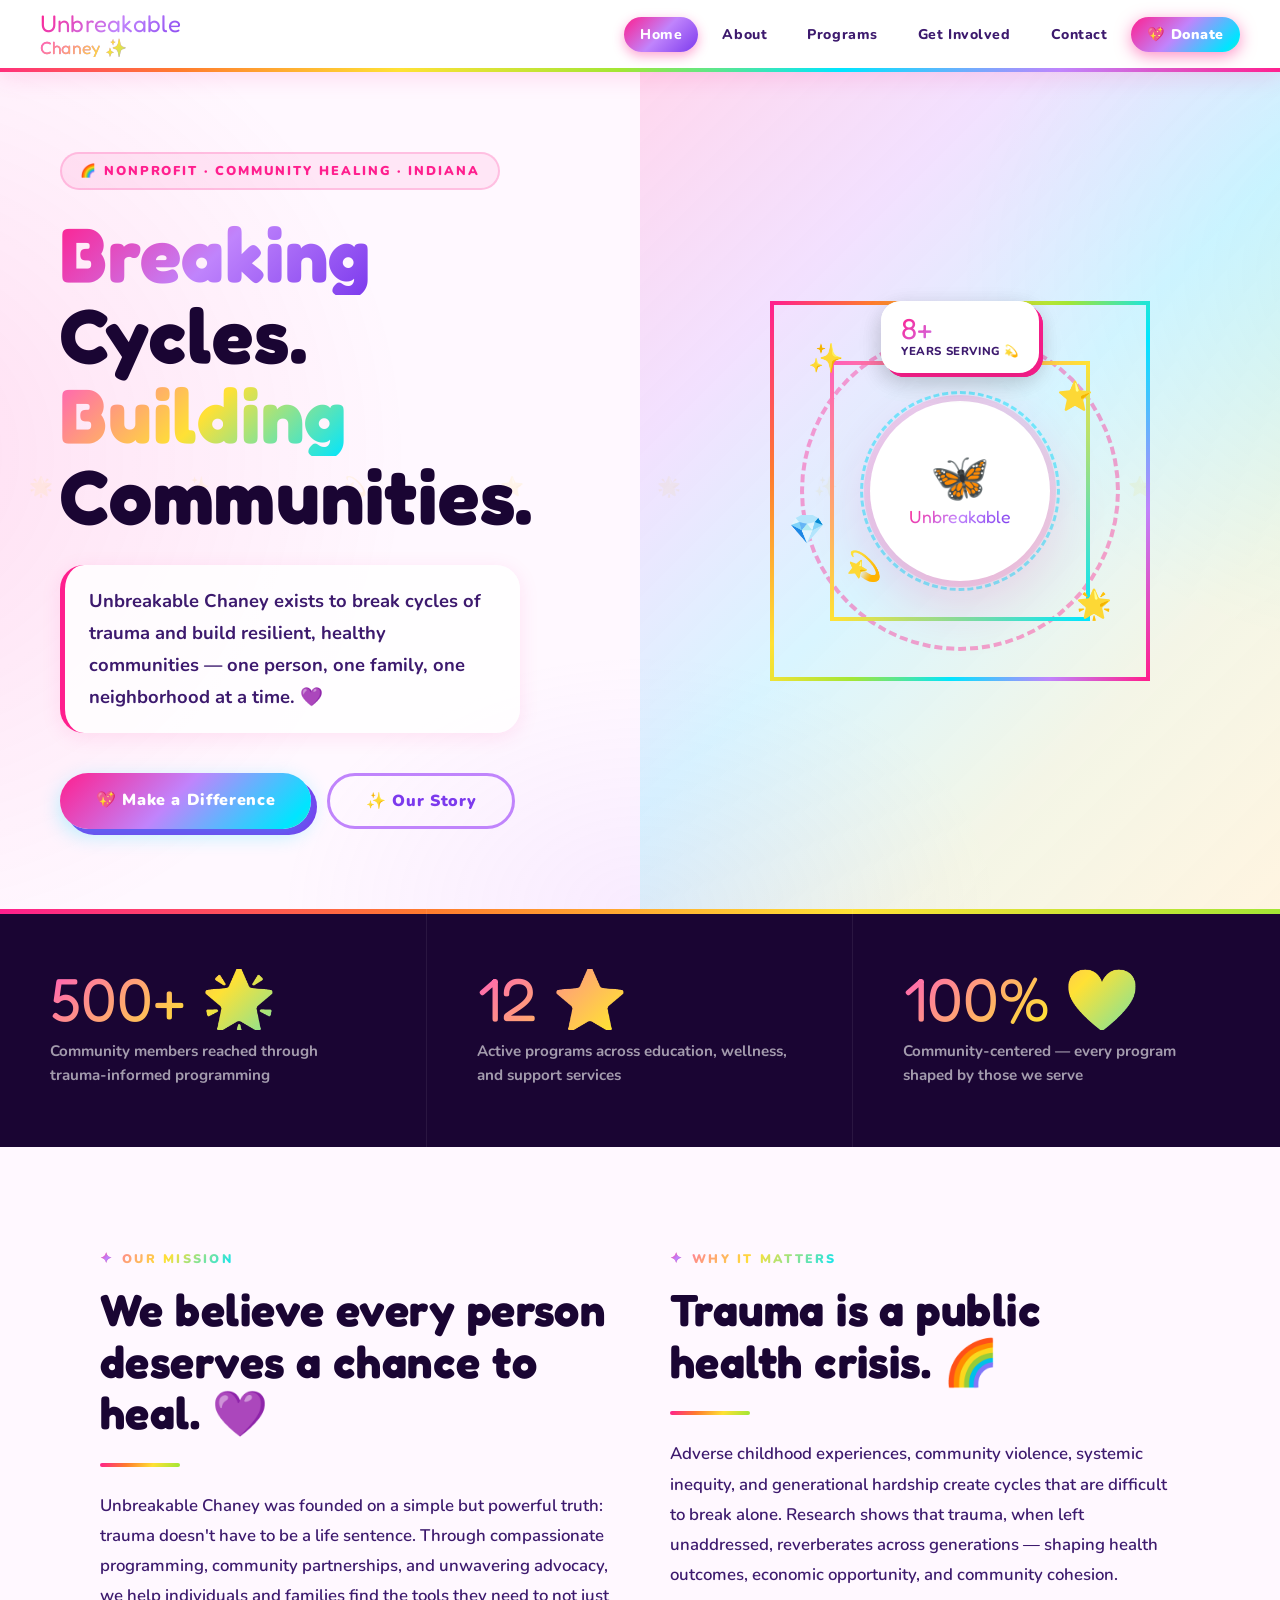
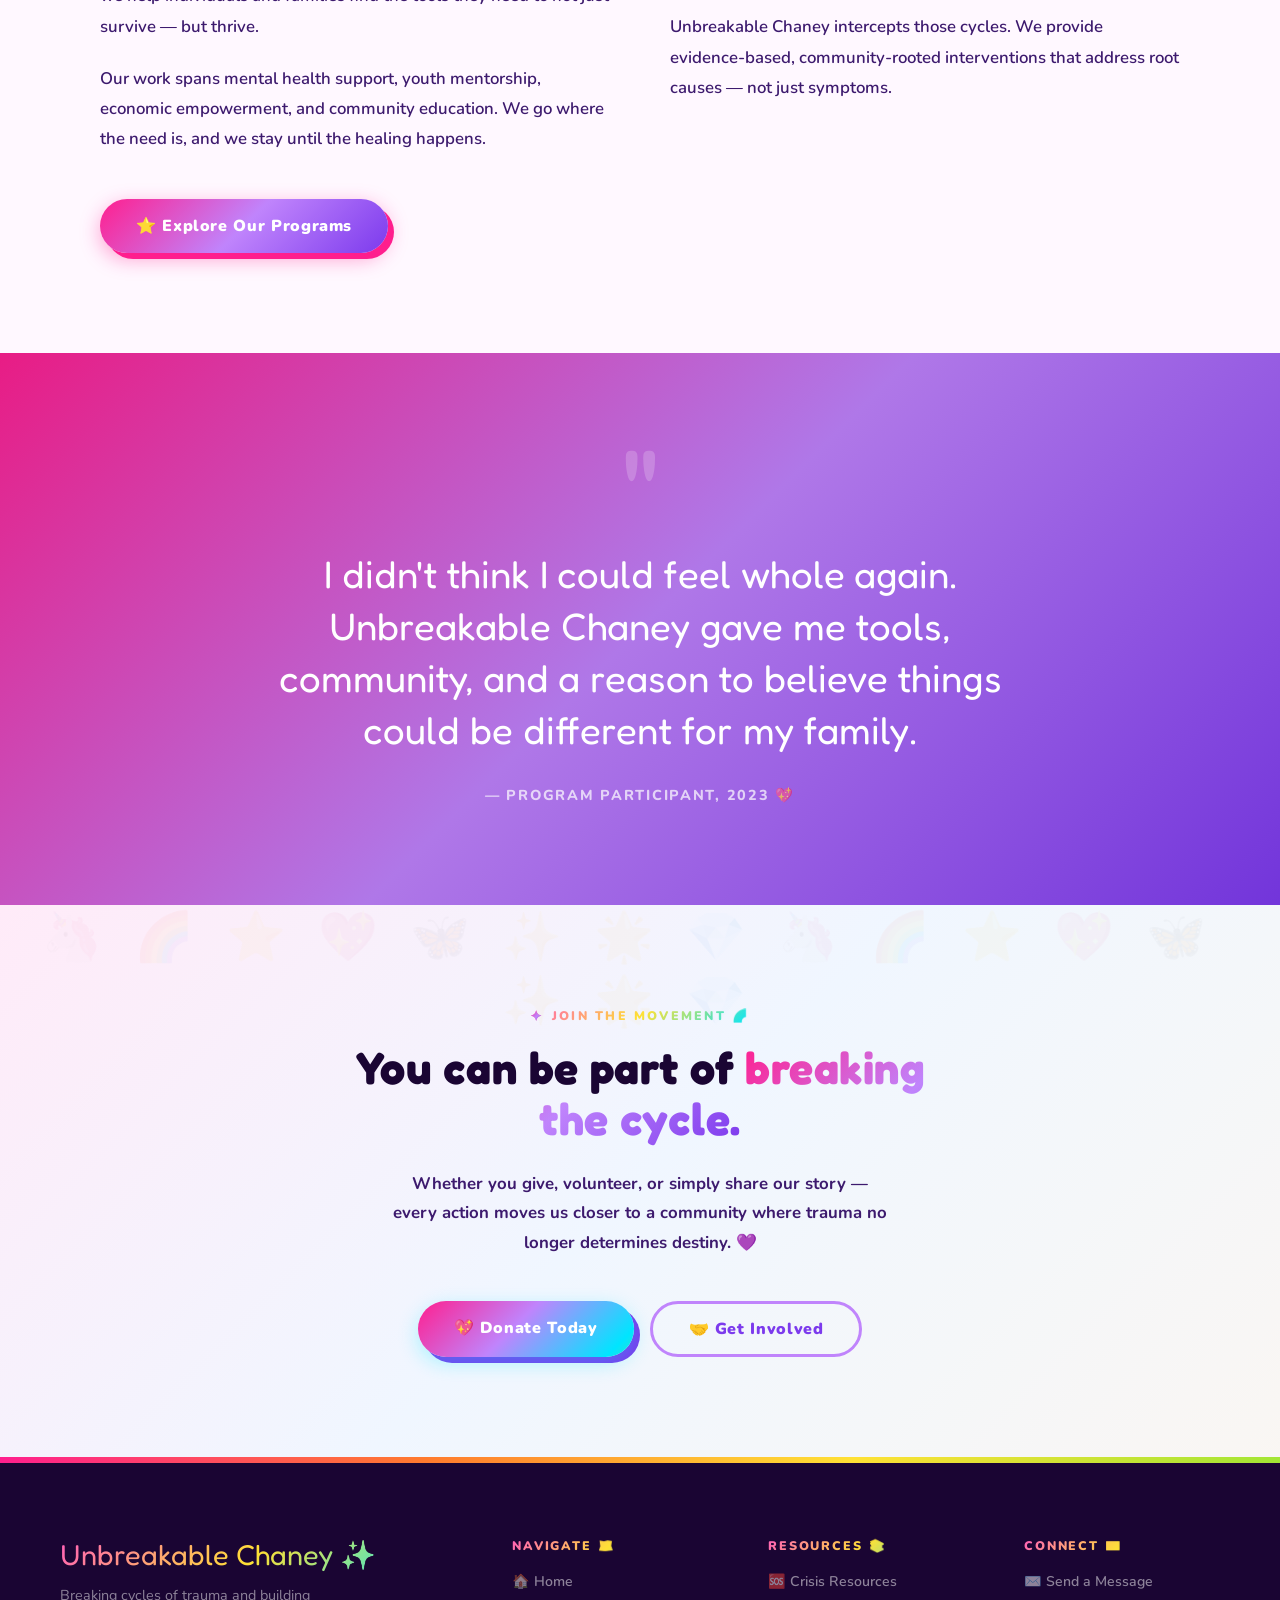
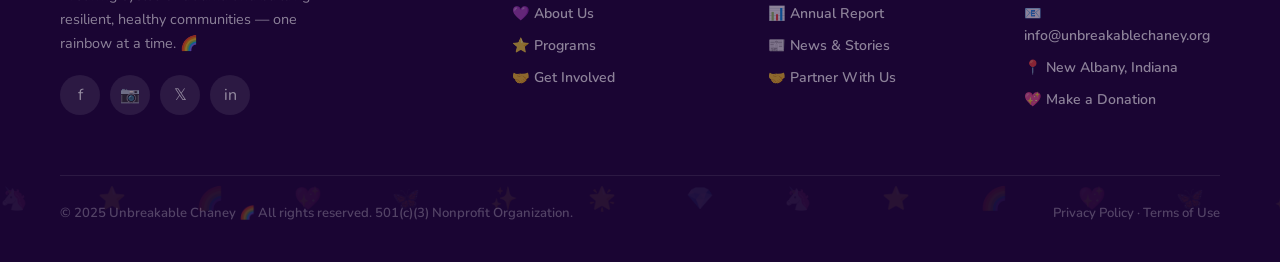
==== index.html @ c5570bb9 "Initial commit" ====
<!DOCTYPE html>
<html lang="en">
<head>
  <meta charset="UTF-8">
  <meta name="viewport" content="width=device-width, initial-scale=1.0">
  <title>Unbreakable Chaney ✨ — Breaking Cycles. Building Communities.</title>
  <link rel="preconnect" href="https://fonts.googleapis.com">
  <link href="https://fonts.googleapis.com/css2?family=Fredoka+One&family=Nunito:wght@400;600;700;800;900&display=swap" rel="stylesheet">
  <link rel="stylesheet" href="css/styles.css">
</head>
<body>

  <!-- ============================================================  HERO  -->
  <section class="hero">
    <div class="star-field"></div>

    <div class="hero-left">
      <p class="hero-eyebrow fade-up">🌈 Nonprofit · Community Healing · Indiana</p>

      <h1 class="hero-title fade-up delay-1">
        <span class="grad-word">Breaking</span><br>
        Cycles.<br>
        <span class="grad-word2">Building</span><br>
        Communities.
      </h1>

      <p class="hero-mission fade-up delay-2">
        Unbreakable Chaney exists to break cycles of trauma and build resilient, healthy communities — one person, one family, one neighborhood at a time. 💜
      </p>

      <div class="hero-ctas fade-up delay-3">
        <a href="donate.html" class="btn-rainbow">💖 Make a Difference</a>
        <a href="about.html" class="btn-outline">✨ Our Story</a>
      </div>
    </div>

    <div class="hero-right">
      <div class="hero-graphic">
        <div class="ring-container">
          <div class="ring"></div>
          <div class="ring"></div>
          <div class="ring"></div>
          <div class="ring"></div>
          <div class="hero-center-badge">
            <div class="badge-emoji">🦋</div>
            <div class="badge-word">Unbreakable</div>
          </div>
        </div>

        <!-- Floating stat stickers -->
        <div class="stat-sticker">
          <div class="snum">500+</div>
          <div class="slabel">Lives Touched ⭐</div>
        </div>
        <div class="stat-sticker">
          <div class="snum">8+</div>
          <div class="slabel">Years Serving 💫</div>
        </div>

        <!-- Scattered sparkles -->
        <span class="sparkle" style="top:10%;left:10%;animation-delay:0s">✨</span>
        <span class="sparkle" style="top:20%;right:15%;animation-delay:-1.5s">⭐</span>
        <span class="sparkle" style="bottom:25%;left:20%;animation-delay:-3s">💫</span>
        <span class="sparkle" style="bottom:15%;right:10%;animation-delay:-0.8s">🌟</span>
        <span class="sparkle" style="top:55%;left:5%;animation-delay:-2s">💎</span>
      </div>
    </div>
  </section>


  <!-- ============================================================  IMPACT STRIP  -->
  <div class="impact-strip">
    <div class="impact-item">
      <div class="impact-num">500+ 🌟</div>
      <div class="impact-label">Community members reached through trauma-informed programming</div>
    </div>
    <div class="impact-item">
      <div class="impact-num">12 ⭐</div>
      <div class="impact-label">Active programs across education, wellness, and support services</div>
    </div>
    <div class="impact-item">
      <div class="impact-num">100% 💜</div>
      <div class="impact-label">Community-centered — every program shaped by those we serve</div>
    </div>
  </div>


  <!-- ============================================================  MISSION TWO-COL  -->
  <div class="two-col">
    <div>
      <p class="section-tag">Our Mission</p>
      <h2 class="section-title">We believe every person deserves a chance to heal. 💜</h2>
      <div class="rainbow-divider"></div>
      <p class="section-body">
        Unbreakable Chaney was founded on a simple but powerful truth: trauma doesn't have to be a life sentence. Through compassionate programming, community partnerships, and unwavering advocacy, we help individuals and families find the tools they need to not just survive — but thrive.
      </p>
      <br>
      <p class="section-body">
        Our work spans mental health support, youth mentorship, economic empowerment, and community education. We go where the need is, and we stay until the healing happens.
      </p>
      <br><br>
      <a href="programs.html" class="btn-primary">⭐ Explore Our Programs</a>
    </div>
    <div>
      <p class="section-tag">Why It Matters</p>
      <h2 class="section-title">Trauma is a public health crisis. 🌈</h2>
      <div class="rainbow-divider"></div>
      <p class="section-body">
        Adverse childhood experiences, community violence, systemic inequity, and generational hardship create cycles that are difficult to break alone. Research shows that trauma, when left unaddressed, reverberates across generations — shaping health outcomes, economic opportunity, and community cohesion.
      </p>
      <br>
      <p class="section-body">
        Unbreakable Chaney intercepts those cycles. We provide evidence-based, community-rooted interventions that address root causes — not just symptoms.
      </p>
    </div>
  </div>


  <!-- ============================================================  TESTIMONIAL  -->
  <div class="testimonial-section">
    <span class="testimonial-mark">"</span>
    <p class="testimonial-quote">
      I didn't think I could feel whole again. Unbreakable Chaney gave me tools, community, and a reason to believe things could be different for my family.
    </p>
    <p class="testimonial-author">— Program Participant, 2023 💖</p>
  </div>


  <!-- ============================================================  CTA BANNER  -->
  <div style="background: linear-gradient(135deg, rgba(255,31,142,0.06), rgba(0,229,255,0.06), rgba(163,230,53,0.06)); padding: 100px 60px; text-align: center; position: relative; overflow: hidden;">
    <div style="position:absolute;inset:0;pointer-events:none;opacity:0.04;font-size:3rem;line-height:4rem;overflow:hidden;letter-spacing:2rem;">🦄🌈⭐💖🦋✨🌟💎🦄🌈⭐💖🦋✨🌟💎</div>

    <p class="section-tag" style="justify-content:center;">Join The Movement 🌈</p>
    <h2 class="section-title" style="max-width:640px;margin:0 auto 24px;">
      You can be part of <span style="background:var(--grad-pink);-webkit-background-clip:text;-webkit-text-fill-color:transparent;background-clip:text;">breaking the cycle.</span>
    </h2>
    <p style="max-width:500px;margin:0 auto 44px;font-size:1.05rem;line-height:1.75;color:var(--ink-soft);font-weight:700;">
      Whether you give, volunteer, or simply share our story — every action moves us closer to a community where trauma no longer determines destiny. 💜
    </p>
    <div style="display:flex;gap:16px;justify-content:center;flex-wrap:wrap;">
      <a href="donate.html" class="btn-rainbow">💖 Donate Today</a>
      <a href="involved.html" class="btn-outline">🤝 Get Involved</a>
    </div>
  </div>

  <script src="js/nav.js"></script>
</body>
</html>
---- css/styles.css ----
/* ============================================================
   UNBREAKABLE CHANEY — Lisa Frank Edition
   Maximalist rainbow joy meets community healing
   ============================================================ */

@import url('https://fonts.googleapis.com/css2?family=Fredoka+One&family=Nunito:wght@400;600;700;800;900&display=swap');

/* ---- TOKENS ---- */
:root {
  --magenta:    #FF1F8E;
  --hot-pink:   #FF5EBA;
  --lavender:   #C084FC;
  --violet:     #7C3AED;
  --cyan:       #00E5FF;
  --sky:        #38BDF8;
  --lime:       #A3E635;
  --yellow:     #FFE135;
  --orange:     #FF7B2E;
  --mint:       #6EE7B7;
  --white:      #FFFFFF;
  --off-white:  #FFF8FF;
  --ink:        #1A0533;
  --ink-soft:   #3D1A6E;

  --grad-rainbow: linear-gradient(135deg, #FF1F8E, #C084FC, #00E5FF, #A3E635, #FFE135);
  --grad-pink:    linear-gradient(135deg, #FF1F8E 0%, #C084FC 50%, #7C3AED 100%);
  --grad-candy:   linear-gradient(135deg, #FF5EBA 0%, #FFE135 50%, #00E5FF 100%);
  --grad-sunset:  linear-gradient(135deg, #FF7B2E 0%, #FF1F8E 50%, #7C3AED 100%);
  --grad-holo:    linear-gradient(120deg, #FF1F8E, #FF7B2E, #FFE135, #A3E635, #00E5FF, #C084FC, #FF1F8E);
  --shadow-pop:   6px 6px 0px var(--violet);
  --shadow-pink:  6px 6px 0px var(--magenta);
  --shadow-cyan:  6px 6px 0px var(--cyan);
  --radius-xl:    24px;
  --radius-pill:  999px;
}

/* ---- RESET ---- */
*, *::before, *::after { box-sizing: border-box; margin: 0; padding: 0; }
html { scroll-behavior: smooth; }

body {
  font-family: 'Nunito', sans-serif;
  background: var(--off-white);
  color: var(--ink);
  overflow-x: hidden;
  cursor: url("data:image/svg+xml,%3Csvg xmlns='http://www.w3.org/2000/svg' width='24' height='24' viewBox='0 0 24 24'%3E%3Ctext y='20' font-size='20'%3E⭐%3C/text%3E%3C/svg%3E") 12 12, auto;
}

/* ---- HOLOGRAPHIC SHIMMER TEXTURE ---- */
body::before {
  content: '';
  position: fixed;
  inset: 0;
  background: repeating-linear-gradient(
    45deg,
    transparent,
    transparent 40px,
    rgba(255,255,255,0.03) 40px,
    rgba(255,255,255,0.03) 80px
  );
  pointer-events: none;
  z-index: 0;
}

/* ---- FLOATING STAR DECORATIONS (CSS only) ---- */
.star-field {
  position: absolute;
  inset: 0;
  overflow: hidden;
  pointer-events: none;
  z-index: 0;
}
.star-field::before, .star-field::after {
  content: '⭐ 🌟 ✨ 💫 ⭐ 🌟 ✨ 💫 ⭐ 🌟';
  position: absolute;
  font-size: 1.2rem;
  top: 0; left: -10%;
  width: 120%;
  letter-spacing: 3rem;
  line-height: 4rem;
  opacity: 0.15;
  animation: drift 20s linear infinite;
  white-space: nowrap;
}
.star-field::after {
  top: 50%;
  animation-delay: -10s;
  animation-duration: 25s;
  opacity: 0.1;
  letter-spacing: 4rem;
}
@keyframes drift {
  from { transform: translateX(0); }
  to   { transform: translateX(-50%); }
}

/* ============================================================
   NAVIGATION
   ============================================================ */
nav {
  position: fixed;
  top: 0; left: 0; right: 0;
  z-index: 1000;
  display: flex;
  align-items: center;
  justify-content: space-between;
  padding: 0 40px;
  height: 72px;
  background: var(--white);
  border-bottom: 4px solid transparent;
  border-image: var(--grad-holo) 1;
  box-shadow: 0 4px 24px rgba(255, 31, 142, 0.15);
}

.nav-logo {
  font-family: 'Fredoka One', cursive;
  font-size: 1.5rem;
  text-decoration: none;
  background: var(--grad-pink);
  -webkit-background-clip: text;
  -webkit-text-fill-color: transparent;
  background-clip: text;
  letter-spacing: 0.01em;
  line-height: 1.1;
  display: flex;
  flex-direction: column;
}
.nav-logo .logo-line2 {
  font-size: 1.1rem;
  background: var(--grad-candy);
  -webkit-background-clip: text;
  -webkit-text-fill-color: transparent;
  background-clip: text;
}

.nav-links {
  display: flex;
  gap: 8px;
  list-style: none;
  align-items: center;
}
.nav-links a {
  text-decoration: none;
  color: var(--ink-soft);
  font-size: 0.88rem;
  font-weight: 800;
  letter-spacing: 0.04em;
  padding: 8px 16px;
  border-radius: var(--radius-pill);
  transition: all 0.2s;
  position: relative;
}
.nav-links a:hover {
  background: linear-gradient(135deg, rgba(255,31,142,0.12), rgba(192,132,252,0.12));
  color: var(--magenta);
  transform: translateY(-2px);
}
.nav-links a.active-link {
  background: var(--grad-pink);
  color: white;
  box-shadow: 0 4px 12px rgba(255,31,142,0.4);
}

.nav-donate-btn {
  background: var(--grad-rainbow) !important;
  background-size: 200% !important;
  color: white !important;
  font-weight: 900 !important;
  animation: rainbow-shift 3s linear infinite !important;
  box-shadow: 0 4px 16px rgba(255,31,142,0.5) !important;
}
.nav-donate-btn:hover {
  transform: translateY(-3px) scale(1.05) !important;
  box-shadow: 0 8px 24px rgba(255,31,142,0.6) !important;
}
@keyframes rainbow-shift {
  0%   { background-position: 0% 50%; }
  50%  { background-position: 100% 50%; }
  100% { background-position: 0% 50%; }
}

/* ============================================================
   FOOTER
   ============================================================ */
footer {
  background: var(--ink);
  color: white;
  padding: 80px 60px 40px;
  position: relative;
  overflow: hidden;
}
footer::before {
  content: '';
  position: absolute;
  top: 0; left: 0; right: 0;
  height: 6px;
  background: var(--grad-holo);
  background-size: 200%;
  animation: rainbow-shift 4s linear infinite;
}
footer::after {
  content: '🦄 ⭐ 🌈 💖 🦋 ✨ 🌟 💎 🦄 ⭐ 🌈 💖 🦋 ✨ 🌟 💎 🦄 ⭐ 🌈 💖';
  position: absolute;
  bottom: 48px; left: 0;
  font-size: 1.4rem;
  opacity: 0.06;
  letter-spacing: 2rem;
  white-space: nowrap;
}

.footer-grid {
  display: grid;
  grid-template-columns: 2fr 1fr 1fr 1fr;
  gap: 60px;
  margin-bottom: 60px;
}
.footer-brand {
  font-family: 'Fredoka One', cursive;
  font-size: 1.8rem;
  margin-bottom: 12px;
  background: var(--grad-candy);
  -webkit-background-clip: text;
  -webkit-text-fill-color: transparent;
  background-clip: text;
}
.footer-tagline {
  font-size: 0.9rem;
  line-height: 1.65;
  color: rgba(255,255,255,0.5);
  max-width: 280px;
}
.footer-col-title {
  font-size: 0.78rem;
  letter-spacing: 0.15em;
  text-transform: uppercase;
  font-weight: 900;
  margin-bottom: 16px;
  background: var(--grad-candy);
  -webkit-background-clip: text;
  -webkit-text-fill-color: transparent;
  background-clip: text;
}
.footer-links { list-style: none; display: flex; flex-direction: column; gap: 10px; }
.footer-links a {
  color: rgba(255,255,255,0.5);
  text-decoration: none;
  font-size: 0.88rem;
  font-weight: 600;
  transition: color 0.2s;
}
.footer-links a:hover { color: var(--hot-pink); }
.footer-bottom {
  display: flex;
  justify-content: space-between;
  align-items: center;
  border-top: 1px solid rgba(255,255,255,0.08);
  padding-top: 28px;
  font-size: 0.82rem;
  color: rgba(255,255,255,0.25);
  font-weight: 600;
}
.footer-social { display: flex; gap: 10px; margin-top: 20px; }
.social-btn {
  width: 40px; height: 40px;
  border-radius: 50%;
  display: flex;
  align-items: center;
  justify-content: center;
  font-size: 1rem;
  text-decoration: none;
  background: rgba(255,255,255,0.08);
  color: rgba(255,255,255,0.5);
  transition: all 0.2s;
  border: 2px solid transparent;
}
.social-btn:hover {
  background: var(--grad-pink);
  color: white;
  transform: translateY(-3px) rotate(10deg);
  border-color: var(--hot-pink);
}

/* ============================================================
   SHARED COMPONENTS
   ============================================================ */

/* Buttons */
.btn-primary {
  display: inline-block;
  background: var(--grad-pink);
  color: white;
  padding: 16px 36px;
  border: none;
  border-radius: var(--radius-pill);
  font-family: 'Nunito', sans-serif;
  font-size: 1rem;
  font-weight: 900;
  letter-spacing: 0.04em;
  cursor: pointer;
  transition: all 0.25s;
  text-decoration: none;
  box-shadow: 0 6px 20px rgba(255,31,142,0.4), var(--shadow-pink);
  position: relative;
}
.btn-primary:hover {
  transform: translateY(-4px) scale(1.04);
  box-shadow: 0 12px 32px rgba(255,31,142,0.5), var(--shadow-pink);
}

.btn-outline {
  display: inline-block;
  background: transparent;
  color: var(--violet);
  padding: 14px 36px;
  border: 3px solid var(--lavender);
  border-radius: var(--radius-pill);
  font-family: 'Nunito', sans-serif;
  font-size: 1rem;
  font-weight: 900;
  letter-spacing: 0.04em;
  cursor: pointer;
  transition: all 0.25s;
  text-decoration: none;
}
.btn-outline:hover {
  background: var(--grad-pink);
  border-color: transparent;
  color: white;
  transform: translateY(-4px);
  box-shadow: 0 10px 28px rgba(255,31,142,0.35);
}

.btn-rainbow {
  display: inline-block;
  background: var(--grad-rainbow);
  background-size: 200%;
  color: white;
  padding: 16px 36px;
  border: none;
  border-radius: var(--radius-pill);
  font-family: 'Nunito', sans-serif;
  font-size: 1rem;
  font-weight: 900;
  letter-spacing: 0.04em;
  cursor: pointer;
  animation: rainbow-shift 3s linear infinite;
  transition: transform 0.25s, box-shadow 0.25s;
  text-decoration: none;
  box-shadow: 0 6px 20px rgba(0,229,255,0.3), 6px 6px 0px var(--violet);
}
.btn-rainbow:hover {
  transform: translateY(-4px) scale(1.04);
  box-shadow: 0 12px 32px rgba(0,229,255,0.5), 6px 6px 0px var(--violet);
}

/* Section Labels */
.section-tag {
  display: inline-flex;
  align-items: center;
  gap: 8px;
  font-size: 0.78rem;
  font-weight: 900;
  letter-spacing: 0.18em;
  text-transform: uppercase;
  background: var(--grad-candy);
  -webkit-background-clip: text;
  -webkit-text-fill-color: transparent;
  background-clip: text;
  margin-bottom: 16px;
}
.section-tag::before {
  content: '✦';
  font-size: 0.9rem;
  background: var(--grad-pink);
  -webkit-background-clip: text;
  -webkit-text-fill-color: transparent;
  background-clip: text;
}

.section-title {
  font-family: 'Fredoka One', cursive;
  font-size: clamp(2rem, 3.5vw, 3rem);
  line-height: 1.15;
  letter-spacing: 0.01em;
  color: var(--ink);
  margin-bottom: 20px;
}

.section-body {
  font-size: 1.05rem;
  line-height: 1.8;
  color: var(--ink-soft);
  font-weight: 600;
}

/* Rainbow Divider */
.rainbow-divider {
  height: 4px;
  background: var(--grad-holo);
  background-size: 200%;
  animation: rainbow-shift 3s linear infinite;
  border-radius: 99px;
  width: 80px;
  margin: 24px 0;
}

/* Holographic card base */
.holo-card {
  background: white;
  border-radius: var(--radius-xl);
  border: 3px solid transparent;
  background-clip: padding-box;
  position: relative;
  transition: transform 0.25s, box-shadow 0.25s;
}
.holo-card::before {
  content: '';
  position: absolute;
  inset: -3px;
  border-radius: calc(var(--radius-xl) + 3px);
  background: var(--grad-holo);
  background-size: 200%;
  animation: rainbow-shift 4s linear infinite;
  z-index: -1;
}
.holo-card:hover {
  transform: translateY(-6px) rotate(-0.5deg);
  box-shadow: 0 20px 50px rgba(255,31,142,0.2);
}

/* Layout */
.container { max-width: 1200px; margin: 0 auto; }
.section-pad { padding: 100px 60px; }
.two-col {
  display: grid;
  grid-template-columns: 1fr 1fr;
  gap: 60px;
  align-items: start;
  max-width: 1200px;
  padding: 100px 60px;
  margin: 0 auto;
}

/* Testimonial */
.testimonial-section {
  padding: 100px 60px;
  text-align: center;
  position: relative;
  overflow: hidden;
  background: var(--ink);
}
.testimonial-section::before {
  content: '';
  position: absolute;
  inset: 0;
  background: var(--grad-pink);
  opacity: 0.9;
}
.testimonial-section > * { position: relative; z-index: 1; }
.testimonial-mark {
  font-family: 'Fredoka One', cursive;
  font-size: 8rem;
  color: rgba(255,255,255,0.2);
  line-height: 0.6;
  margin-bottom: 20px;
  display: block;
}
.testimonial-quote {
  font-family: 'Fredoka One', cursive;
  font-size: clamp(1.6rem, 3vw, 2.6rem);
  color: white;
  line-height: 1.35;
  max-width: 780px;
  margin: 0 auto 28px;
}
.testimonial-author {
  font-size: 0.9rem;
  color: rgba(255,255,255,0.7);
  letter-spacing: 0.12em;
  text-transform: uppercase;
  font-weight: 800;
}

/* Animations */
.fade-up {
  opacity: 0;
  transform: translateY(24px);
  animation: fadeUp 0.7s cubic-bezier(0.22,1,0.36,1) forwards;
}
@keyframes fadeUp { to { opacity: 1; transform: translateY(0); } }
.delay-1 { animation-delay: 0.1s; }
.delay-2 { animation-delay: 0.22s; }
.delay-3 { animation-delay: 0.34s; }
.delay-4 { animation-delay: 0.46s; }
.delay-5 { animation-delay: 0.58s; }

/* ============================================================
   HOME PAGE
   ============================================================ */
.hero {
  min-height: 100vh;
  padding-top: 72px;
  display: grid;
  grid-template-columns: 1fr 1fr;
  overflow: hidden;
  position: relative;
}

/* Left hero background */
.hero::before {
  content: '';
  position: absolute;
  inset: 0;
  background:
    radial-gradient(ellipse 60% 80% at -10% 50%, rgba(255,31,142,0.12) 0%, transparent 70%),
    radial-gradient(ellipse 50% 60% at 110% 30%, rgba(0,229,255,0.12) 0%, transparent 70%),
    radial-gradient(ellipse 40% 40% at 50% 100%, rgba(192,132,252,0.1) 0%, transparent 70%);
  pointer-events: none;
}

.hero-left {
  display: flex;
  flex-direction: column;
  justify-content: center;
  padding: 80px 60px;
  position: relative;
  z-index: 1;
}

.hero-eyebrow {
  display: inline-flex;
  align-items: center;
  gap: 8px;
  font-size: 0.8rem;
  font-weight: 900;
  letter-spacing: 0.15em;
  text-transform: uppercase;
  color: var(--magenta);
  margin-bottom: 24px;
  background: rgba(255,31,142,0.08);
  padding: 8px 18px;
  border-radius: var(--radius-pill);
  border: 2px solid rgba(255,31,142,0.2);
  width: fit-content;
}

.hero-title {
  font-family: 'Fredoka One', cursive;
  font-size: clamp(3.5rem, 6vw, 5.5rem);
  line-height: 1.05;
  letter-spacing: 0.01em;
  color: var(--ink);
  margin-bottom: 28px;
}
.hero-title .grad-word {
  background: var(--grad-pink);
  -webkit-background-clip: text;
  -webkit-text-fill-color: transparent;
  background-clip: text;
  display: inline-block;
}
.hero-title .grad-word2 {
  background: var(--grad-candy);
  -webkit-background-clip: text;
  -webkit-text-fill-color: transparent;
  background-clip: text;
  display: inline-block;
}

.hero-mission {
  font-size: 1.15rem;
  line-height: 1.75;
  color: var(--ink-soft);
  font-weight: 700;
  max-width: 460px;
  margin-bottom: 40px;
  padding: 20px 24px;
  background: rgba(255,255,255,0.8);
  border-radius: var(--radius-xl);
  border-left: 5px solid var(--magenta);
  box-shadow: 0 4px 20px rgba(255,31,142,0.1);
}

.hero-ctas { display: flex; gap: 16px; flex-wrap: wrap; }

.hero-right {
  position: relative;
  display: flex;
  align-items: center;
  justify-content: center;
  overflow: hidden;
}

/* Rainbow gradient background for right panel */
.hero-right::before {
  content: '';
  position: absolute;
  inset: 0;
  background: linear-gradient(135deg,
    rgba(255,31,142,0.15) 0%,
    rgba(192,132,252,0.2) 25%,
    rgba(0,229,255,0.15) 50%,
    rgba(163,230,53,0.12) 75%,
    rgba(255,225,53,0.15) 100%
  );
}

.hero-graphic {
  position: relative;
  z-index: 1;
  display: flex;
  flex-direction: column;
  align-items: center;
  gap: 20px;
}

/* Spinning rainbow rings */
.ring-container {
  position: relative;
  width: 380px;
  height: 380px;
  display: flex;
  align-items: center;
  justify-content: center;
}
.ring {
  position: absolute;
  border-radius: 50%;
  border: 4px solid transparent;
}
.ring:nth-child(1) {
  inset: 0;
  border-image: var(--grad-holo) 1;
  animation: spin 8s linear infinite;
}
.ring:nth-child(2) {
  inset: 30px;
  border: 4px dashed rgba(255,31,142,0.4);
  animation: spin 12s linear infinite reverse;
}
.ring:nth-child(3) {
  inset: 60px;
  border: 4px solid transparent;
  border-image: var(--grad-candy) 1;
  animation: spin 6s linear infinite;
}
.ring:nth-child(4) {
  inset: 90px;
  border: 3px dashed rgba(0,229,255,0.5);
  animation: spin 10s linear infinite reverse;
}
@keyframes spin {
  from { transform: rotate(0deg); }
  to   { transform: rotate(360deg); }
}

.hero-center-badge {
  position: absolute;
  width: 180px;
  height: 180px;
  border-radius: 50%;
  background: white;
  display: flex;
  flex-direction: column;
  align-items: center;
  justify-content: center;
  box-shadow: 0 0 0 6px rgba(255,31,142,0.15), 0 20px 60px rgba(255,31,142,0.2);
  animation: pulse-badge 3s ease-in-out infinite;
}
@keyframes pulse-badge {
  0%, 100% { transform: scale(1); box-shadow: 0 0 0 6px rgba(255,31,142,0.15), 0 20px 60px rgba(255,31,142,0.2); }
  50%       { transform: scale(1.04); box-shadow: 0 0 0 12px rgba(255,31,142,0.08), 0 30px 80px rgba(255,31,142,0.3); }
}
.hero-center-badge .badge-emoji { font-size: 3rem; line-height: 1; margin-bottom: 4px; }
.hero-center-badge .badge-word {
  font-family: 'Fredoka One', cursive;
  font-size: 1.1rem;
  background: var(--grad-pink);
  -webkit-background-clip: text;
  -webkit-text-fill-color: transparent;
  background-clip: text;
}

/* Floating stat stickers */
.stat-sticker {
  position: absolute;
  padding: 14px 20px;
  border-radius: 20px;
  background: white;
  box-shadow: 0 8px 24px rgba(0,0,0,0.12), 4px 4px 0px var(--magenta);
  animation: float 4s ease-in-out infinite;
  z-index: 2;
}
.stat-sticker:nth-child(5) {
  top: 60px; right: 40px;
  animation-delay: 0s;
  box-shadow: 0 8px 24px rgba(0,0,0,0.12), 4px 4px 0px var(--violet);
}
.stat-sticker:nth-child(6) {
  bottom: 80px; left: 30px;
  animation-delay: -2s;
  box-shadow: 0 8px 24px rgba(0,0,0,0.12), 4px 4px 0px var(--cyan);
}
@keyframes float {
  0%, 100% { transform: translateY(0px) rotate(-2deg); }
  50%       { transform: translateY(-12px) rotate(2deg); }
}
.stat-sticker .snum {
  font-family: 'Fredoka One', cursive;
  font-size: 1.8rem;
  line-height: 1;
  background: var(--grad-pink);
  -webkit-background-clip: text;
  -webkit-text-fill-color: transparent;
  background-clip: text;
}
.stat-sticker .slabel {
  font-size: 0.72rem;
  font-weight: 800;
  color: var(--ink-soft);
  letter-spacing: 0.05em;
  text-transform: uppercase;
}

/* Floating emoji sparkles scattered around hero */
.sparkle {
  position: absolute;
  font-size: 1.8rem;
  animation: sparkle-float 5s ease-in-out infinite;
  pointer-events: none;
  z-index: 2;
}
@keyframes sparkle-float {
  0%, 100% { transform: translateY(0) rotate(0deg) scale(1); opacity: 0.8; }
  33%  { transform: translateY(-15px) rotate(15deg) scale(1.15); opacity: 1; }
  66%  { transform: translateY(-8px) rotate(-10deg) scale(0.9); opacity: 0.9; }
}

/* Impact Strip */
.impact-strip {
  display: grid;
  grid-template-columns: repeat(3, 1fr);
  background: var(--ink);
  position: relative;
  overflow: hidden;
}
.impact-strip::before {
  content: '';
  position: absolute;
  top: 0; left: 0; right: 0;
  height: 5px;
  background: var(--grad-holo);
  background-size: 200%;
  animation: rainbow-shift 3s linear infinite;
}
.impact-item {
  padding: 60px 50px;
  border-right: 1px solid rgba(255,255,255,0.07);
  transition: background 0.3s;
  position: relative;
}
.impact-item:last-child { border-right: none; }
.impact-item:hover { background: rgba(255,255,255,0.04); }
.impact-num {
  font-family: 'Fredoka One', cursive;
  font-size: 3.8rem;
  line-height: 1;
  margin-bottom: 10px;
  background: var(--grad-candy);
  -webkit-background-clip: text;
  -webkit-text-fill-color: transparent;
  background-clip: text;
}
.impact-label {
  font-size: 0.95rem;
  font-weight: 700;
  color: rgba(255,255,255,0.6);
  line-height: 1.55;
}

/* ============================================================
   ABOUT PAGE
   ============================================================ */
.about-hero {
  padding: 160px 60px 80px;
  display: grid;
  grid-template-columns: 1fr 1fr;
  gap: 80px;
  align-items: center;
  max-width: 1300px;
  margin: 0 auto;
  position: relative;
}

.about-visual {
  position: relative;
  height: 520px;
}
.about-blob {
  position: absolute;
  border-radius: 60% 40% 70% 30% / 50% 60% 40% 70%;
  display: flex;
  align-items: center;
  justify-content: center;
}
.about-blob.main {
  inset: 0 60px 60px 0;
  background: var(--grad-pink);
  animation: morph 8s ease-in-out infinite;
}
.about-blob.accent1 {
  bottom: 0; right: 0;
  width: 200px; height: 200px;
  background: var(--grad-candy);
  animation: morph 6s ease-in-out infinite reverse;
}
.about-blob.quote-float {
  top: 20px; left: -10px;
  width: 200px; height: auto;
  background: white;
  border-radius: var(--radius-xl);
  padding: 20px;
  box-shadow: 0 8px 30px rgba(255,31,142,0.2), 5px 5px 0px var(--magenta);
  animation: float 5s ease-in-out infinite;
}
@keyframes morph {
  0%, 100% { border-radius: 60% 40% 70% 30% / 50% 60% 40% 70%; }
  33%  { border-radius: 40% 60% 30% 70% / 60% 40% 70% 30%; }
  66%  { border-radius: 70% 30% 50% 50% / 30% 60% 40% 70%; }
}
.about-main-caption {
  font-family: 'Fredoka One', cursive;
  font-size: 2.4rem;
  color: white;
  text-align: center;
  line-height: 1.2;
  text-shadow: 0 2px 10px rgba(0,0,0,0.15);
}
.about-quote-text {
  font-family: 'Fredoka One', cursive;
  font-size: 1rem;
  color: var(--magenta);
  line-height: 1.4;
}

.mission-vision-grid {
  display: grid;
  grid-template-columns: repeat(3, 1fr);
  gap: 3px;
  background: linear-gradient(135deg, rgba(255,31,142,0.15), rgba(0,229,255,0.15));
  padding: 0;
}
.mvg-item {
  background: white;
  padding: 60px 48px;
}
.mvg-item h3 {
  font-family: 'Fredoka One', cursive;
  font-size: 1.5rem;
  margin-bottom: 12px;
  background: var(--grad-pink);
  -webkit-background-clip: text;
  -webkit-text-fill-color: transparent;
  background-clip: text;
}
.mvg-item p {
  font-size: 1rem;
  font-weight: 700;
  line-height: 1.6;
  color: var(--ink-soft);
}

.values-grid {
  display: grid;
  grid-template-columns: repeat(2, 1fr);
  gap: 20px;
  margin-top: 40px;
}
.value-card {
  background: white;
  padding: 36px;
  border-radius: var(--radius-xl);
  transition: transform 0.25s, box-shadow 0.25s;
  position: relative;
  overflow: hidden;
  border: 3px solid transparent;
}
.value-card::before {
  content: '';
  position: absolute;
  inset: -3px;
  border-radius: calc(var(--radius-xl) + 3px);
  background: var(--grad-holo);
  background-size: 200%;
  animation: rainbow-shift 4s linear infinite;
  z-index: -1;
}
.value-card:hover { transform: translateY(-6px); box-shadow: 0 20px 50px rgba(255,31,142,0.18); }
.value-icon { font-size: 2.2rem; margin-bottom: 14px; }
.value-title { font-family: 'Fredoka One', cursive; font-size: 1.3rem; margin-bottom: 8px; color: var(--ink); }
.value-desc { font-size: 0.92rem; line-height: 1.65; color: var(--ink-soft); font-weight: 600; }

/* Team */
.team-section { background: linear-gradient(135deg, rgba(255,31,142,0.05), rgba(0,229,255,0.05)); padding: 100px 60px; }
.team-grid { display: grid; grid-template-columns: repeat(3, 1fr); gap: 28px; margin-top: 60px; }
.team-card {
  background: white;
  border-radius: var(--radius-xl);
  overflow: hidden;
  transition: transform 0.25s, box-shadow 0.25s;
  border: 3px solid transparent;
  position: relative;
}
.team-card::before {
  content: '';
  position: absolute;
  inset: -3px;
  border-radius: calc(var(--radius-xl) + 3px);
  background: var(--grad-holo);
  background-size: 200%;
  animation: rainbow-shift 5s linear infinite;
  z-index: -1;
}
.team-card:hover { transform: translateY(-8px) rotate(-1deg); box-shadow: 0 24px 60px rgba(255,31,142,0.2); }
.team-avatar {
  height: 200px;
  display: flex;
  align-items: center;
  justify-content: center;
}
.team-avatar.a1 { background: linear-gradient(135deg, var(--magenta), var(--lavender)); }
.team-avatar.a2 { background: linear-gradient(135deg, var(--cyan), var(--violet)); }
.team-avatar.a3 { background: linear-gradient(135deg, var(--lime), var(--cyan)); }
.team-initials { font-family: 'Fredoka One', cursive; font-size: 3.5rem; color: rgba(255,255,255,0.8); }
.team-info { padding: 24px; }
.team-name { font-family: 'Fredoka One', cursive; font-size: 1.2rem; color: var(--ink); margin-bottom: 4px; }
.team-role { font-size: 0.8rem; font-weight: 900; letter-spacing: 0.1em; text-transform: uppercase; margin-bottom: 12px; background: var(--grad-pink); -webkit-background-clip: text; -webkit-text-fill-color: transparent; background-clip: text; }
.team-bio { font-size: 0.88rem; line-height: 1.65; color: var(--ink-soft); font-weight: 600; }

/* ============================================================
   PROGRAMS PAGE
   ============================================================ */
.programs-hero {
  padding: 160px 60px 80px;
  position: relative;
  overflow: hidden;
  background: var(--ink);
}
.programs-hero::before {
  content: '';
  position: absolute;
  inset: 0;
  background: var(--grad-pink);
  opacity: 0.92;
}
.programs-hero > * { position: relative; z-index: 1; }

.programs-title {
  font-family: 'Fredoka One', cursive;
  font-size: clamp(3rem, 5.5vw, 5.5rem);
  line-height: 1.05;
  max-width: 800px;
  margin-bottom: 24px;
  color: white;
}
.programs-title .outlined {
  -webkit-text-stroke: 3px white;
  color: transparent;
}
.programs-sub {
  font-size: 1.1rem;
  line-height: 1.75;
  color: rgba(255,255,255,0.85);
  max-width: 560px;
  font-weight: 700;
}

.programs-grid {
  padding: 80px 60px;
  display: grid;
  grid-template-columns: repeat(2, 1fr);
  gap: 24px;
  max-width: 1200px;
  margin: 0 auto;
}
.program-card {
  background: white;
  border-radius: var(--radius-xl);
  padding: 48px 40px;
  transition: all 0.25s;
  position: relative;
  overflow: hidden;
  border: 3px solid rgba(255,31,142,0.1);
}
.program-card::after {
  content: '';
  position: absolute;
  top: 0; left: 0; right: 0;
  height: 5px;
  border-radius: var(--radius-xl) var(--radius-xl) 0 0;
  background: var(--grad-holo);
  background-size: 200%;
  animation: rainbow-shift 4s linear infinite;
}
.program-card:hover {
  transform: translateY(-8px) rotate(-0.5deg);
  box-shadow: 0 24px 60px rgba(255,31,142,0.18);
  border-color: var(--hot-pink);
}
.program-num {
  font-family: 'Fredoka One', cursive;
  font-size: 4rem;
  line-height: 1;
  margin-bottom: 16px;
  background: var(--grad-rainbow);
  background-size: 200%;
  -webkit-background-clip: text;
  -webkit-text-fill-color: transparent;
  background-clip: text;
  animation: rainbow-shift 4s linear infinite;
  opacity: 0.2;
}
.program-icon { font-size: 2.5rem; margin-bottom: 14px; }
.program-title { font-family: 'Fredoka One', cursive; font-size: 1.7rem; color: var(--ink); margin-bottom: 12px; line-height: 1.2; }
.program-desc { font-size: 0.95rem; line-height: 1.75; color: var(--ink-soft); font-weight: 600; }
.program-tag {
  display: inline-block;
  margin-top: 20px;
  font-size: 0.78rem;
  font-weight: 900;
  letter-spacing: 0.1em;
  text-transform: uppercase;
  background: var(--grad-pink);
  color: white;
  padding: 6px 16px;
  border-radius: var(--radius-pill);
}

/* ============================================================
   GET INVOLVED PAGE
   ============================================================ */
.involved-hero {
  padding: 160px 60px 80px;
  position: relative;
  overflow: hidden;
}
.involved-hero::before {
  content: '';
  position: absolute;
  inset: 0;
  background:
    radial-gradient(ellipse 70% 80% at -5% 60%, rgba(255,31,142,0.12) 0%, transparent 60%),
    radial-gradient(ellipse 60% 70% at 105% 40%, rgba(0,229,255,0.1) 0%, transparent 60%);
}
.involved-hero > * { position: relative; z-index: 1; }

.involved-grid {
  display: grid;
  grid-template-columns: repeat(3, 1fr);
  gap: 24px;
  padding: 60px 60px 100px;
  max-width: 1200px;
  margin: 0 auto;
}
.involved-card {
  background: white;
  border-radius: var(--radius-xl);
  padding: 44px 32px;
  position: relative;
  overflow: hidden;
  transition: all 0.25s;
  border: 3px solid transparent;
}
.involved-card::before {
  content: '';
  position: absolute;
  inset: -3px;
  border-radius: calc(var(--radius-xl) + 3px);
  background: var(--grad-holo);
  background-size: 200%;
  animation: rainbow-shift 5s linear infinite;
  z-index: -1;
}
.involved-card:hover {
  transform: translateY(-8px) rotate(0.5deg);
  box-shadow: 0 24px 60px rgba(255,31,142,0.2);
}
.involved-num {
  position: absolute;
  top: 20px; right: 20px;
  font-family: 'Fredoka One', cursive;
  font-size: 4.5rem;
  background: var(--grad-pink);
  -webkit-background-clip: text;
  -webkit-text-fill-color: transparent;
  background-clip: text;
  opacity: 0.08;
  line-height: 1;
}
.involved-icon { font-size: 2.8rem; margin-bottom: 18px; }
.involved-title { font-family: 'Fredoka One', cursive; font-size: 1.6rem; color: var(--ink); margin-bottom: 12px; }
.involved-desc { font-size: 0.92rem; line-height: 1.75; color: var(--ink-soft); font-weight: 600; margin-bottom: 24px; }

/* ============================================================
   DONATE PAGE
   ============================================================ */
.donate-hero {
  padding: 160px 60px 80px;
  position: relative;
  overflow: hidden;
  background: var(--off-white);
}
.donate-hero::before {
  content: '';
  position: absolute;
  inset: 0;
  background: var(--grad-rainbow);
  background-size: 200%;
  animation: rainbow-shift 5s linear infinite;
  opacity: 0.06;
}
.donate-bg-text {
  position: absolute;
  top: 50%; left: 50%;
  transform: translate(-50%, -50%);
  font-family: 'Fredoka One', cursive;
  font-size: 22vw;
  background: var(--grad-pink);
  -webkit-background-clip: text;
  -webkit-text-fill-color: transparent;
  background-clip: text;
  opacity: 0.05;
  white-space: nowrap;
  user-select: none;
}
.donate-hero-inner { position: relative; z-index: 2; max-width: 700px; }
.donate-title {
  font-family: 'Fredoka One', cursive;
  font-size: clamp(3.5rem, 6vw, 5.5rem);
  line-height: 1.05;
  color: var(--ink);
  margin-bottom: 24px;
}
.donate-title .grad-word { background: var(--grad-pink); -webkit-background-clip: text; -webkit-text-fill-color: transparent; background-clip: text; }
.donate-sub { font-size: 1.1rem; line-height: 1.75; color: var(--ink-soft); font-weight: 700; }

.donate-section {
  padding: 80px 60px;
  display: grid;
  grid-template-columns: 1fr 1fr;
  gap: 80px;
  max-width: 1200px;
  margin: 0 auto;
  align-items: start;
}
.donate-amounts {
  display: grid;
  grid-template-columns: repeat(2, 1fr);
  gap: 14px;
  margin-bottom: 24px;
}
.amount-btn {
  padding: 22px;
  border: 3px solid rgba(255,31,142,0.2);
  border-radius: var(--radius-xl);
  background: white;
  font-family: 'Fredoka One', cursive;
  font-size: 1.7rem;
  cursor: pointer;
  transition: all 0.2s;
  text-align: center;
  color: var(--ink);
}
.amount-btn:hover, .amount-btn.selected {
  background: var(--grad-pink);
  border-color: transparent;
  color: white;
  transform: scale(1.05);
  box-shadow: 0 8px 24px rgba(255,31,142,0.35);
}
.donate-custom {
  grid-column: 1 / -1;
  display: flex;
  border: 3px solid rgba(255,31,142,0.2);
  border-radius: var(--radius-xl);
  overflow: hidden;
  background: white;
}
.donate-custom span {
  background: linear-gradient(135deg, rgba(255,31,142,0.1), rgba(192,132,252,0.1));
  padding: 14px 20px;
  font-family: 'Fredoka One', cursive;
  font-size: 1.3rem;
  color: var(--magenta);
  border-right: 3px solid rgba(255,31,142,0.15);
}
.donate-custom input {
  flex: 1;
  padding: 14px 16px;
  border: none;
  font-family: 'Nunito', sans-serif;
  font-size: 1.1rem;
  font-weight: 700;
  background: transparent;
  outline: none;
  color: var(--ink);
}

.donate-impact {
  background: white;
  border-radius: var(--radius-xl);
  padding: 40px;
  border: 3px solid transparent;
  position: relative;
}
.donate-impact::before {
  content: '';
  position: absolute;
  inset: -3px;
  border-radius: calc(var(--radius-xl) + 3px);
  background: var(--grad-holo);
  background-size: 200%;
  animation: rainbow-shift 4s linear infinite;
  z-index: -1;
}
.impact-row {
  display: flex;
  gap: 16px;
  align-items: center;
  padding: 18px 0;
  border-bottom: 2px dashed rgba(255,31,142,0.1);
}
.impact-row:last-child { border-bottom: none; }
.impact-dollar {
  background: var(--grad-pink);
  color: white;
  padding: 10px 16px;
  border-radius: var(--radius-pill);
  font-family: 'Fredoka One', cursive;
  font-size: 1.05rem;
  white-space: nowrap;
  box-shadow: 0 4px 12px rgba(255,31,142,0.3);
}
.impact-text { font-size: 0.92rem; line-height: 1.55; color: var(--ink-soft); font-weight: 700; }

.other-ways-grid { display: grid; grid-template-columns: repeat(3, 1fr); gap: 20px; }
.give-card {
  background: white;
  padding: 32px;
  border-radius: var(--radius-xl);
  transition: transform 0.2s, box-shadow 0.2s;
}
.give-card:hover { transform: translateY(-5px); box-shadow: 0 16px 40px rgba(255,31,142,0.15); }
.give-card .give-icon { font-size: 2rem; margin-bottom: 14px; }
.give-card h3 { font-family: 'Fredoka One', cursive; font-size: 1.2rem; color: var(--ink); margin-bottom: 8px; }
.give-card p { font-size: 0.9rem; line-height: 1.65; color: var(--ink-soft); font-weight: 600; }

/* ============================================================
   CONTACT PAGE
   ============================================================ */
.contact-grid {
  display: grid;
  grid-template-columns: 1fr 1fr;
  min-height: 100vh;
  padding-top: 72px;
}
.contact-left {
  padding: 80px 60px;
  display: flex;
  flex-direction: column;
  justify-content: center;
  position: relative;
  overflow: hidden;
}
.contact-left::before {
  content: '';
  position: absolute;
  inset: 0;
  background: var(--grad-pink);
  z-index: 0;
}
.contact-left::after {
  content: '🦄 💖 ⭐ 🌈 ✨ 🦋 💎 🌟 🦄 💖 ⭐ 🌈';
  position: absolute;
  bottom: 40px; left: 0;
  font-size: 1.5rem;
  opacity: 0.12;
  letter-spacing: 1.5rem;
  white-space: nowrap;
  z-index: 0;
}
.contact-left > * { position: relative; z-index: 1; }

.contact-title {
  font-family: 'Fredoka One', cursive;
  font-size: clamp(2.5rem, 4vw, 3.8rem);
  line-height: 1.1;
  color: white;
  margin-bottom: 24px;
}
.contact-title em { color: var(--yellow); font-style: normal; }
.contact-info-item { display: flex; gap: 16px; align-items: flex-start; margin-bottom: 28px; }
.contact-info-icon {
  font-size: 1.5rem;
  width: 48px; height: 48px;
  background: rgba(255,255,255,0.2);
  border-radius: 50%;
  display: flex;
  align-items: center;
  justify-content: center;
  flex-shrink: 0;
}
.contact-info-label { font-size: 0.75rem; font-weight: 900; letter-spacing: 0.12em; text-transform: uppercase; color: rgba(255,255,255,0.6); margin-bottom: 4px; }
.contact-info-value { color: white; font-size: 1rem; font-weight: 700; line-height: 1.5; }
.crisis-box {
  margin-top: 40px;
  padding: 24px;
  background: rgba(255,255,255,0.15);
  border-radius: var(--radius-xl);
  border: 2px solid rgba(255,255,255,0.3);
  backdrop-filter: blur(8px);
}
.crisis-box-label { font-size: 0.75rem; font-weight: 900; letter-spacing: 0.15em; text-transform: uppercase; color: var(--yellow); margin-bottom: 8px; }
.crisis-box p { font-size: 0.92rem; color: rgba(255,255,255,0.85); line-height: 1.6; font-weight: 700; }
.crisis-box strong { color: white; }

.contact-right {
  padding: 80px 60px;
  display: flex;
  flex-direction: column;
  justify-content: center;
  background: var(--off-white);
}
.form-group { margin-bottom: 20px; }
.form-label {
  display: block;
  font-size: 0.8rem;
  font-weight: 900;
  letter-spacing: 0.12em;
  text-transform: uppercase;
  margin-bottom: 8px;
  color: var(--violet);
}
.form-input, .form-textarea, .form-select {
  width: 100%;
  padding: 14px 18px;
  border: 3px solid rgba(192,132,252,0.25);
  border-radius: var(--radius-xl);
  font-family: 'Nunito', sans-serif;
  font-size: 1rem;
  font-weight: 700;
  background: white;
  color: var(--ink);
  transition: border-color 0.2s, box-shadow 0.2s;
  outline: none;
  -webkit-appearance: none;
}
.form-input:focus, .form-textarea:focus, .form-select:focus {
  border-color: var(--magenta);
  box-shadow: 0 0 0 4px rgba(255,31,142,0.1);
}
.form-textarea { height: 140px; resize: vertical; }
.form-row { display: grid; grid-template-columns: 1fr 1fr; gap: 16px; }
.form-note { font-size: 0.82rem; color: #9a8aaa; margin-top: 12px; line-height: 1.6; font-weight: 600; }

/* ============================================================
   RESPONSIVE
   ============================================================ */
@media (max-width: 900px) {
  nav { padding: 0 20px; }
  .nav-links { gap: 4px; }
  .nav-links a { padding: 6px 10px; font-size: 0.78rem; }
  .hero { grid-template-columns: 1fr; }
  .hero-right { display: none; }
  .hero-left { padding: 40px 24px; }
  .impact-strip { grid-template-columns: 1fr; }
  .about-hero { grid-template-columns: 1fr; padding: 140px 24px 60px; }
  .about-visual { display: none; }
  .mission-vision-grid { grid-template-columns: 1fr; }
  .team-grid { grid-template-columns: 1fr; }
  .programs-hero { padding: 140px 24px 60px; }
  .programs-grid { grid-template-columns: 1fr; padding: 40px 24px; }
  .involved-hero { padding: 140px 24px 60px; }
  .involved-grid { grid-template-columns: 1fr; padding: 40px 24px; }
  .donate-section { grid-template-columns: 1fr; padding: 40px 24px; }
  .other-ways-grid { grid-template-columns: 1fr; }
  .contact-grid { grid-template-columns: 1fr; }
  .contact-left { padding: 140px 24px 60px; }
  .contact-right { padding: 40px 24px; }
  .two-col { grid-template-columns: 1fr; padding: 60px 24px; }
  .footer-grid { grid-template-columns: 1fr 1fr; }
  .footer-bottom { flex-direction: column; gap: 16px; text-align: center; }
  .section-pad { padding: 60px 24px; }
  .form-row { grid-template-columns: 1fr; }
  .testimonial-section { padding: 60px 24px; }
  .team-section { padding: 60px 24px; }
  .values-grid { grid-template-columns: 1fr; }
}
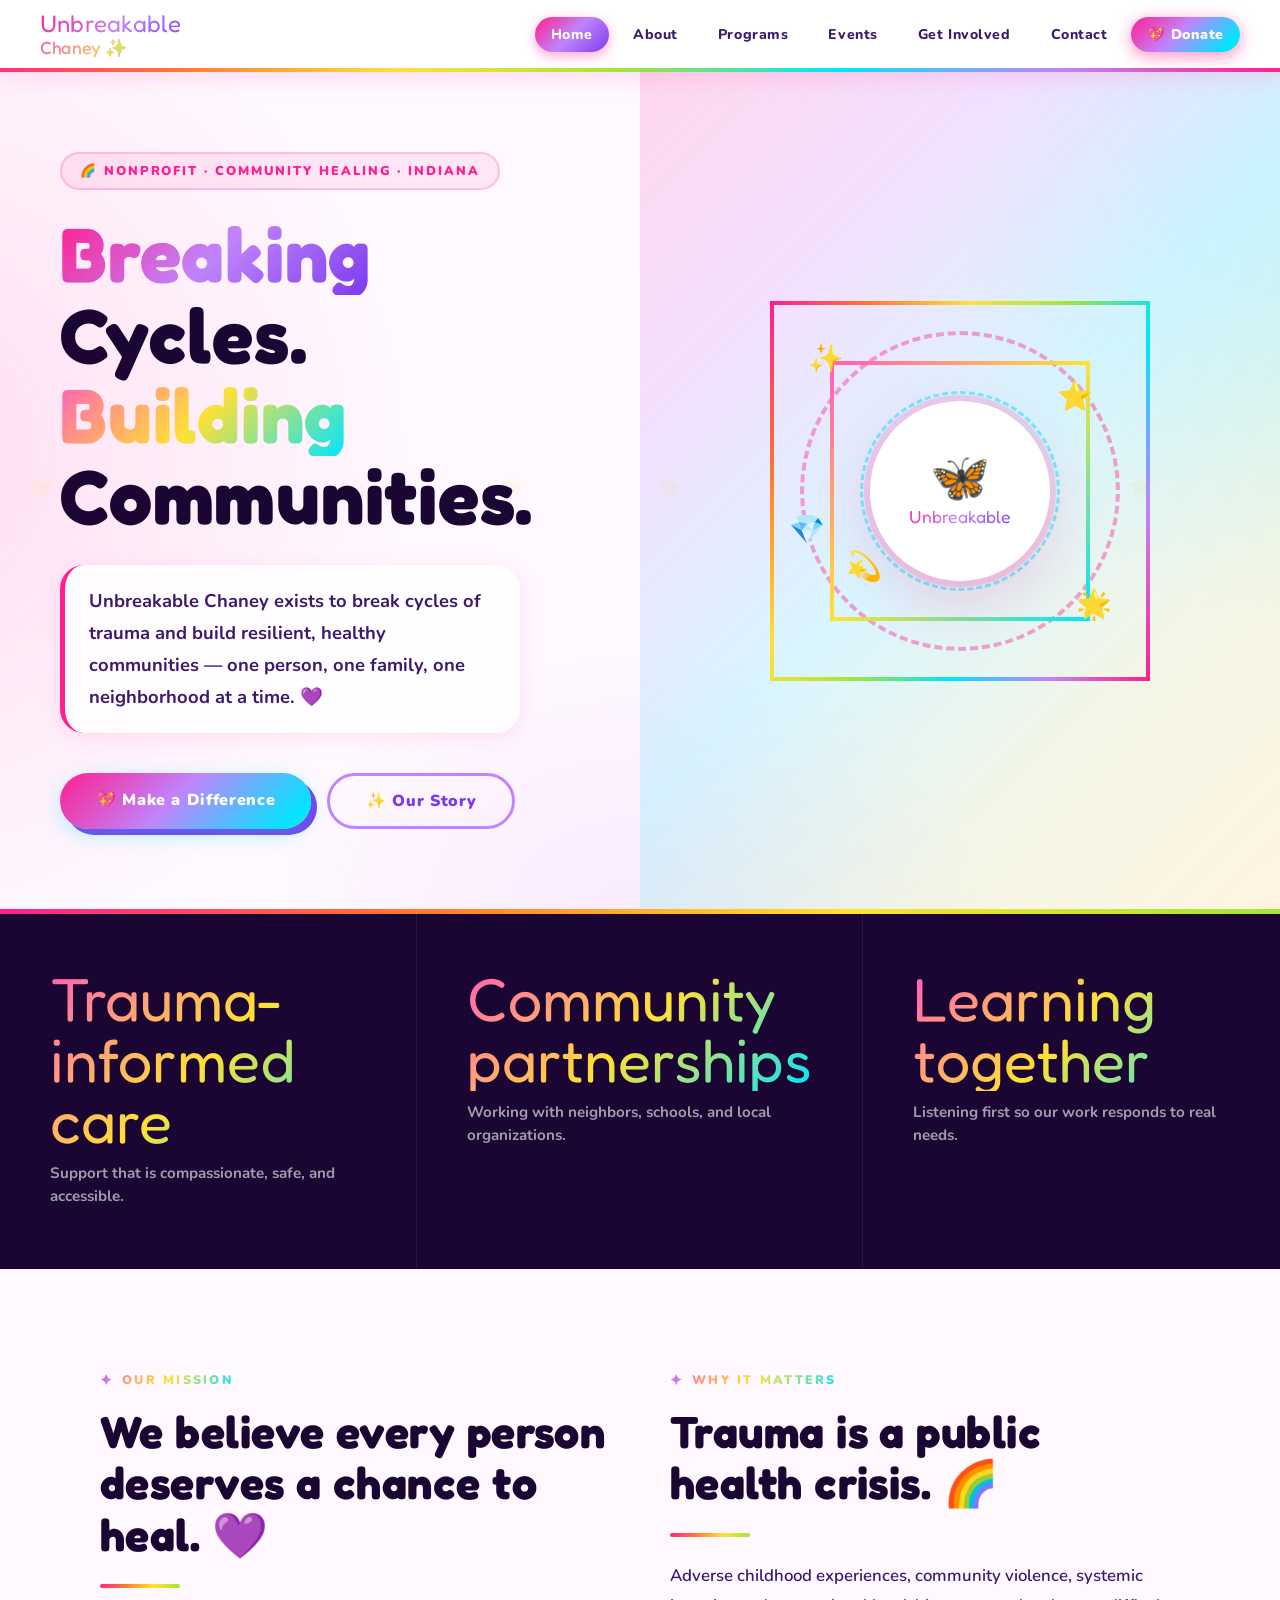
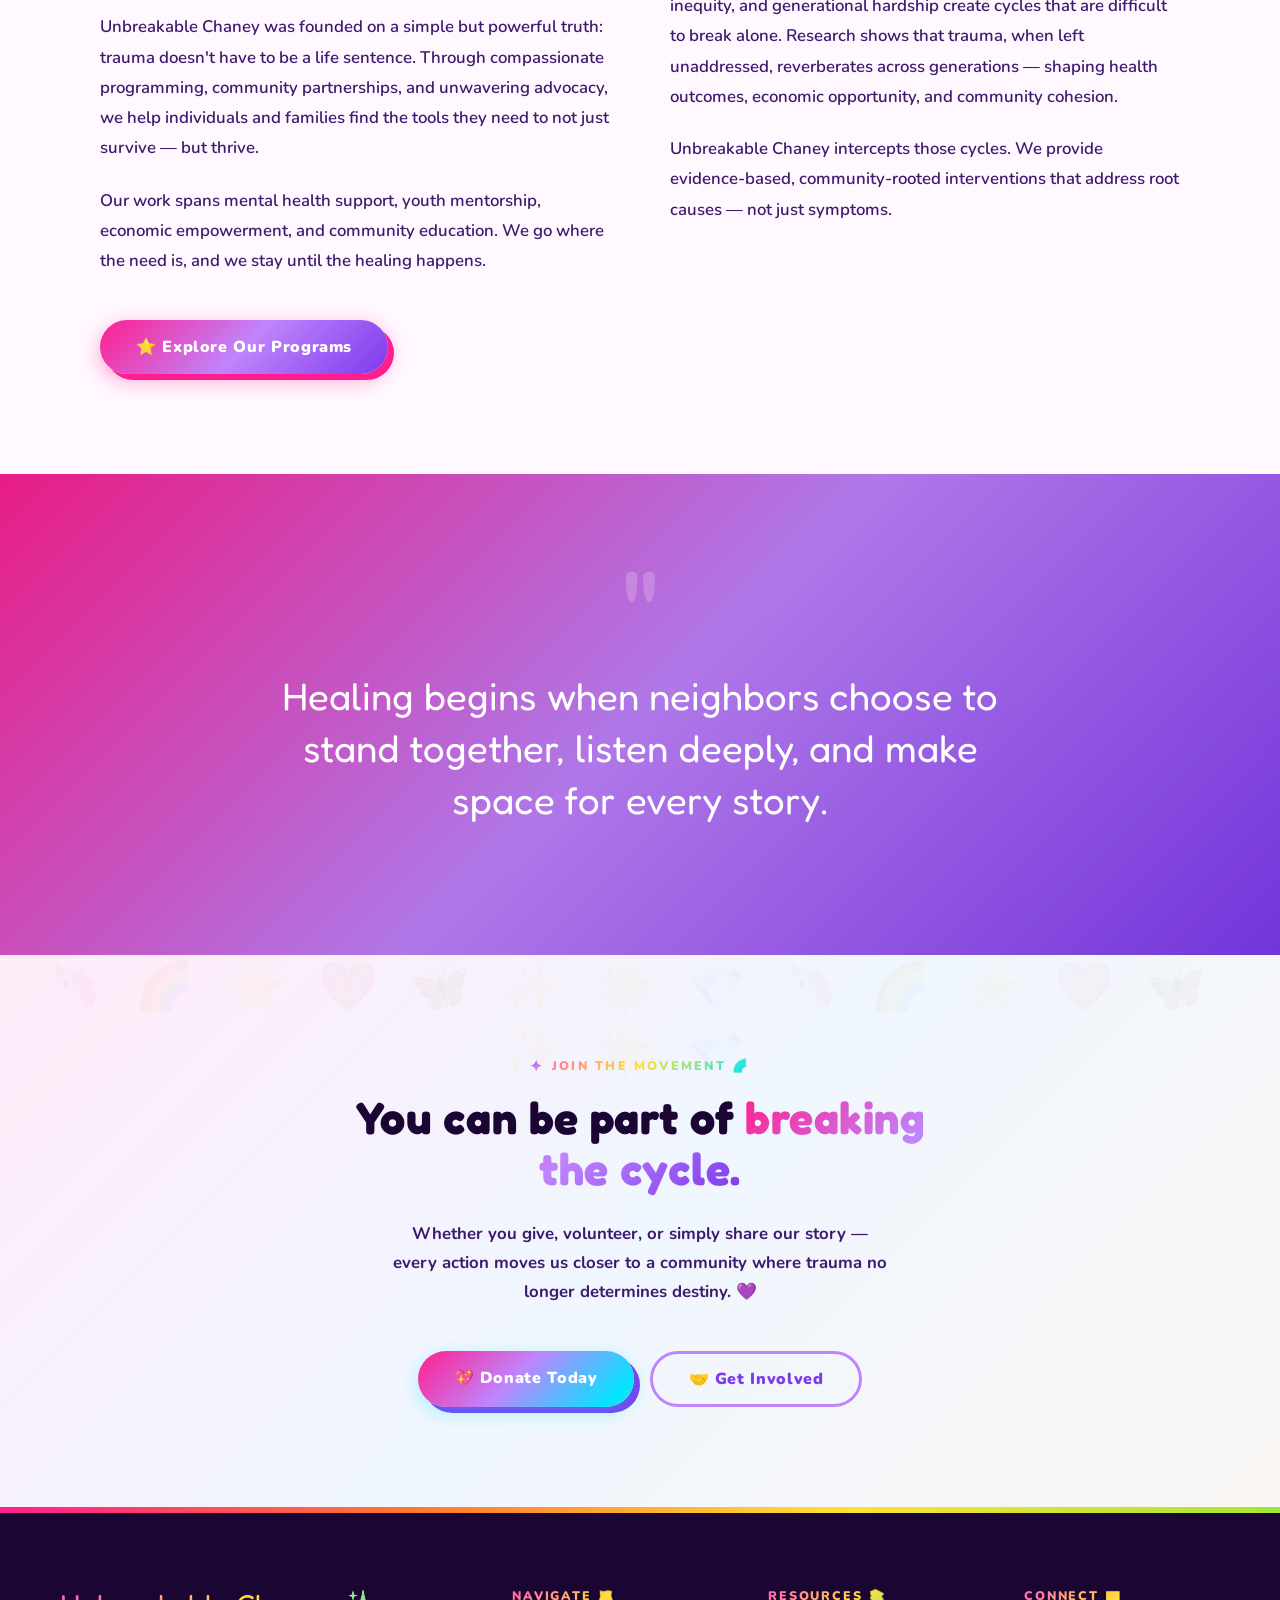
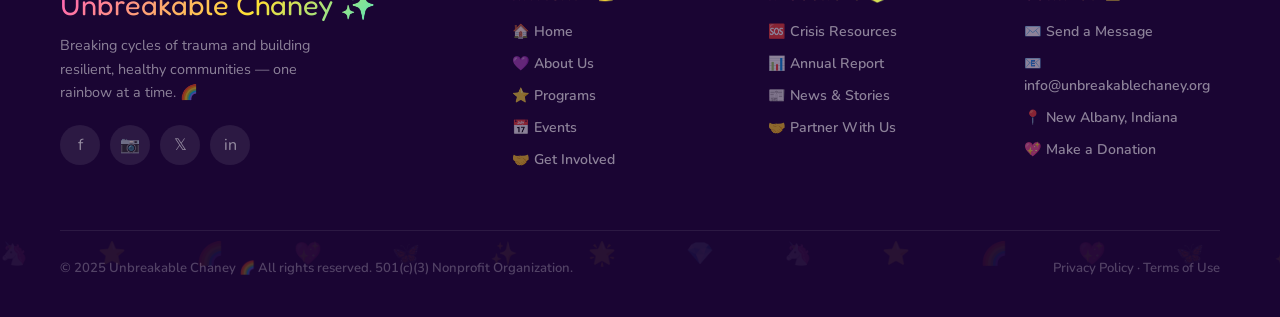
==== commit 3fe62836: "Made changes" ====
--- a/index.html
+++ b/index.html
@@ -47,16 +47,6 @@
           </div>
         </div>
 
-        <!-- Floating stat stickers -->
-        <div class="stat-sticker">
-          <div class="snum">500+</div>
-          <div class="slabel">Lives Touched ⭐</div>
-        </div>
-        <div class="stat-sticker">
-          <div class="snum">8+</div>
-          <div class="slabel">Years Serving 💫</div>
-        </div>
-
         <!-- Scattered sparkles -->
         <span class="sparkle" style="top:10%;left:10%;animation-delay:0s">✨</span>
         <span class="sparkle" style="top:20%;right:15%;animation-delay:-1.5s">⭐</span>
@@ -68,19 +58,19 @@
   </section>
 
 
-  <!-- ============================================================  IMPACT STRIP  -->
+  <!-- ============================================================  FOCUS STRIP  -->
   <div class="impact-strip">
     <div class="impact-item">
-      <div class="impact-num">500+ 🌟</div>
-      <div class="impact-label">Community members reached through trauma-informed programming</div>
+      <div class="impact-num">Trauma-informed care</div>
+      <div class="impact-label">Support that is compassionate, safe, and accessible.</div>
     </div>
     <div class="impact-item">
-      <div class="impact-num">12 ⭐</div>
-      <div class="impact-label">Active programs across education, wellness, and support services</div>
+      <div class="impact-num">Community partnerships</div>
+      <div class="impact-label">Working with neighbors, schools, and local organizations.</div>
     </div>
     <div class="impact-item">
-      <div class="impact-num">100% 💜</div>
-      <div class="impact-label">Community-centered — every program shaped by those we serve</div>
+      <div class="impact-num">Learning together</div>
+      <div class="impact-label">Listening first so our work responds to real needs.</div>
     </div>
   </div>
 
@@ -116,13 +106,12 @@
   </div>
 
 
-  <!-- ============================================================  TESTIMONIAL  -->
+  <!-- ============================================================  MESSAGE  -->
   <div class="testimonial-section">
     <span class="testimonial-mark">"</span>
     <p class="testimonial-quote">
-      I didn't think I could feel whole again. Unbreakable Chaney gave me tools, community, and a reason to believe things could be different for my family.
+      Healing begins when neighbors choose to stand together, listen deeply, and make space for every story.
     </p>
-    <p class="testimonial-author">— Program Participant, 2023 💖</p>
   </div>
 
 
